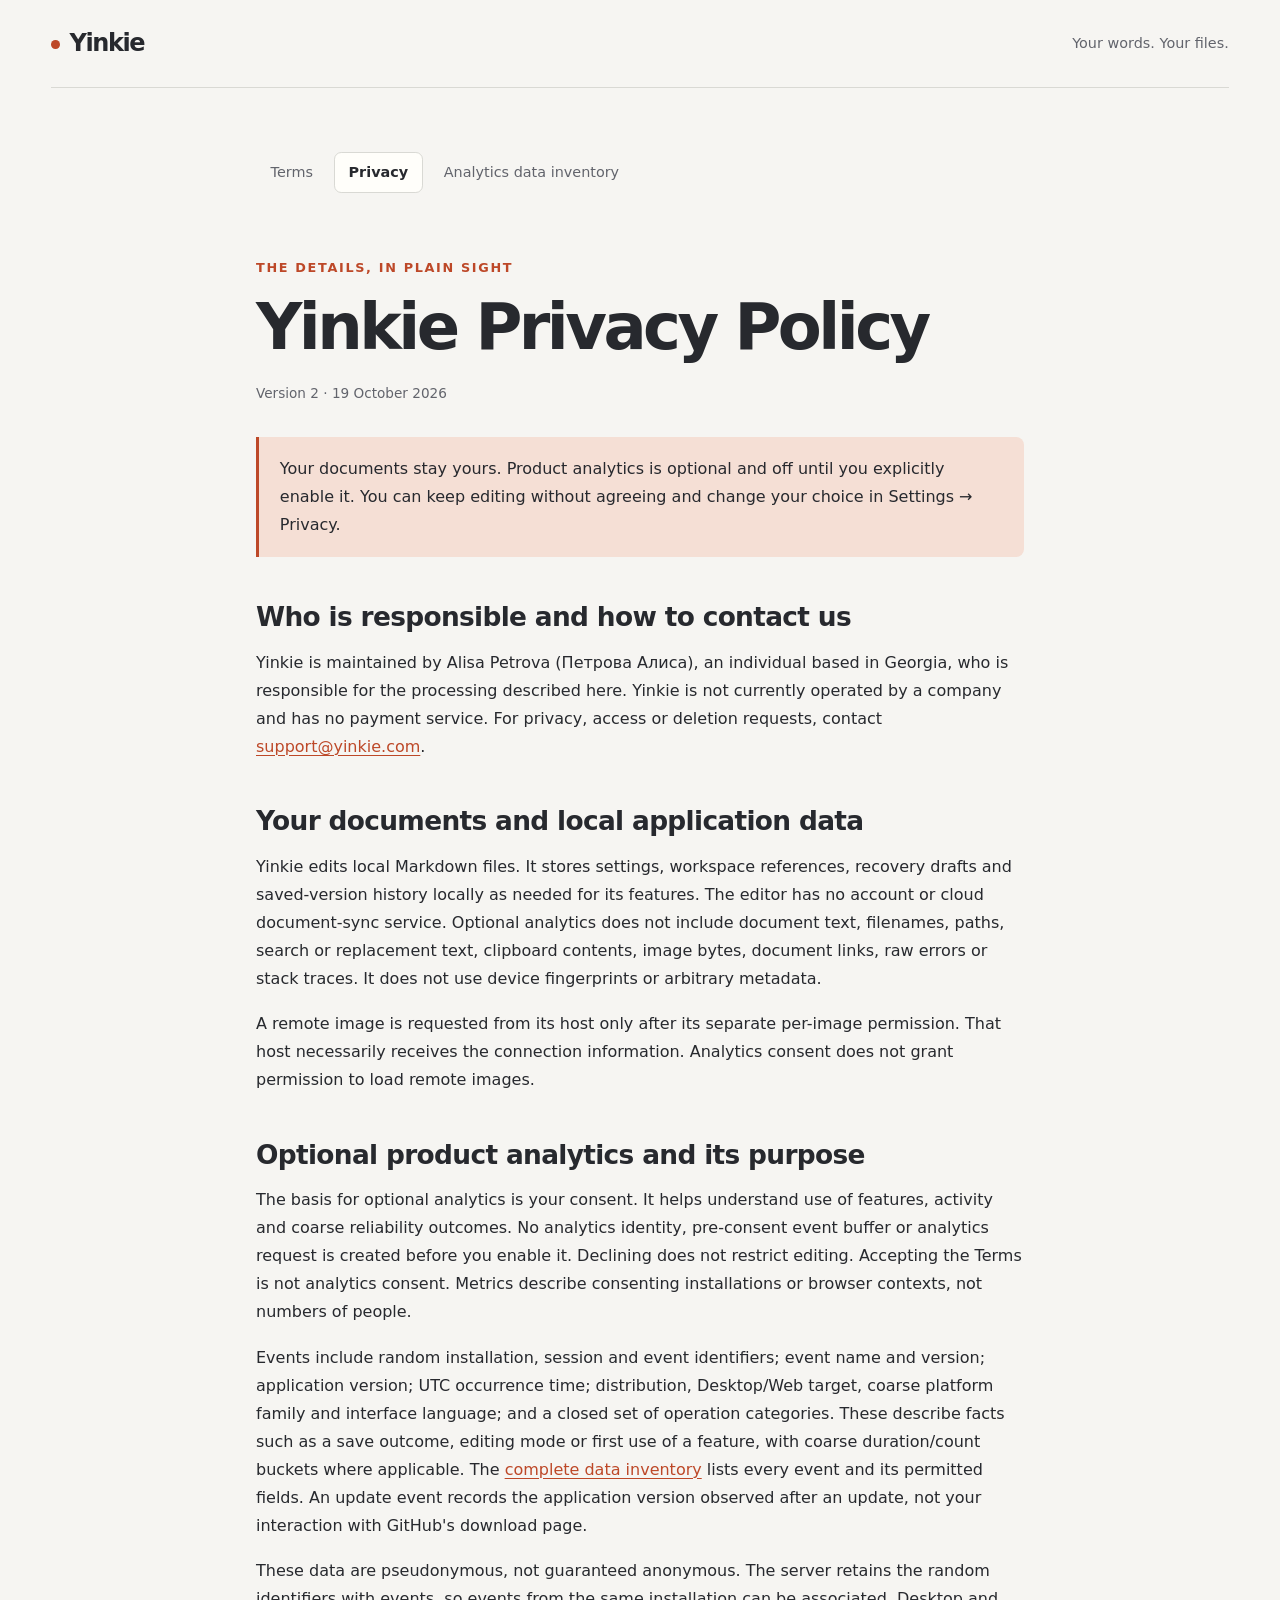
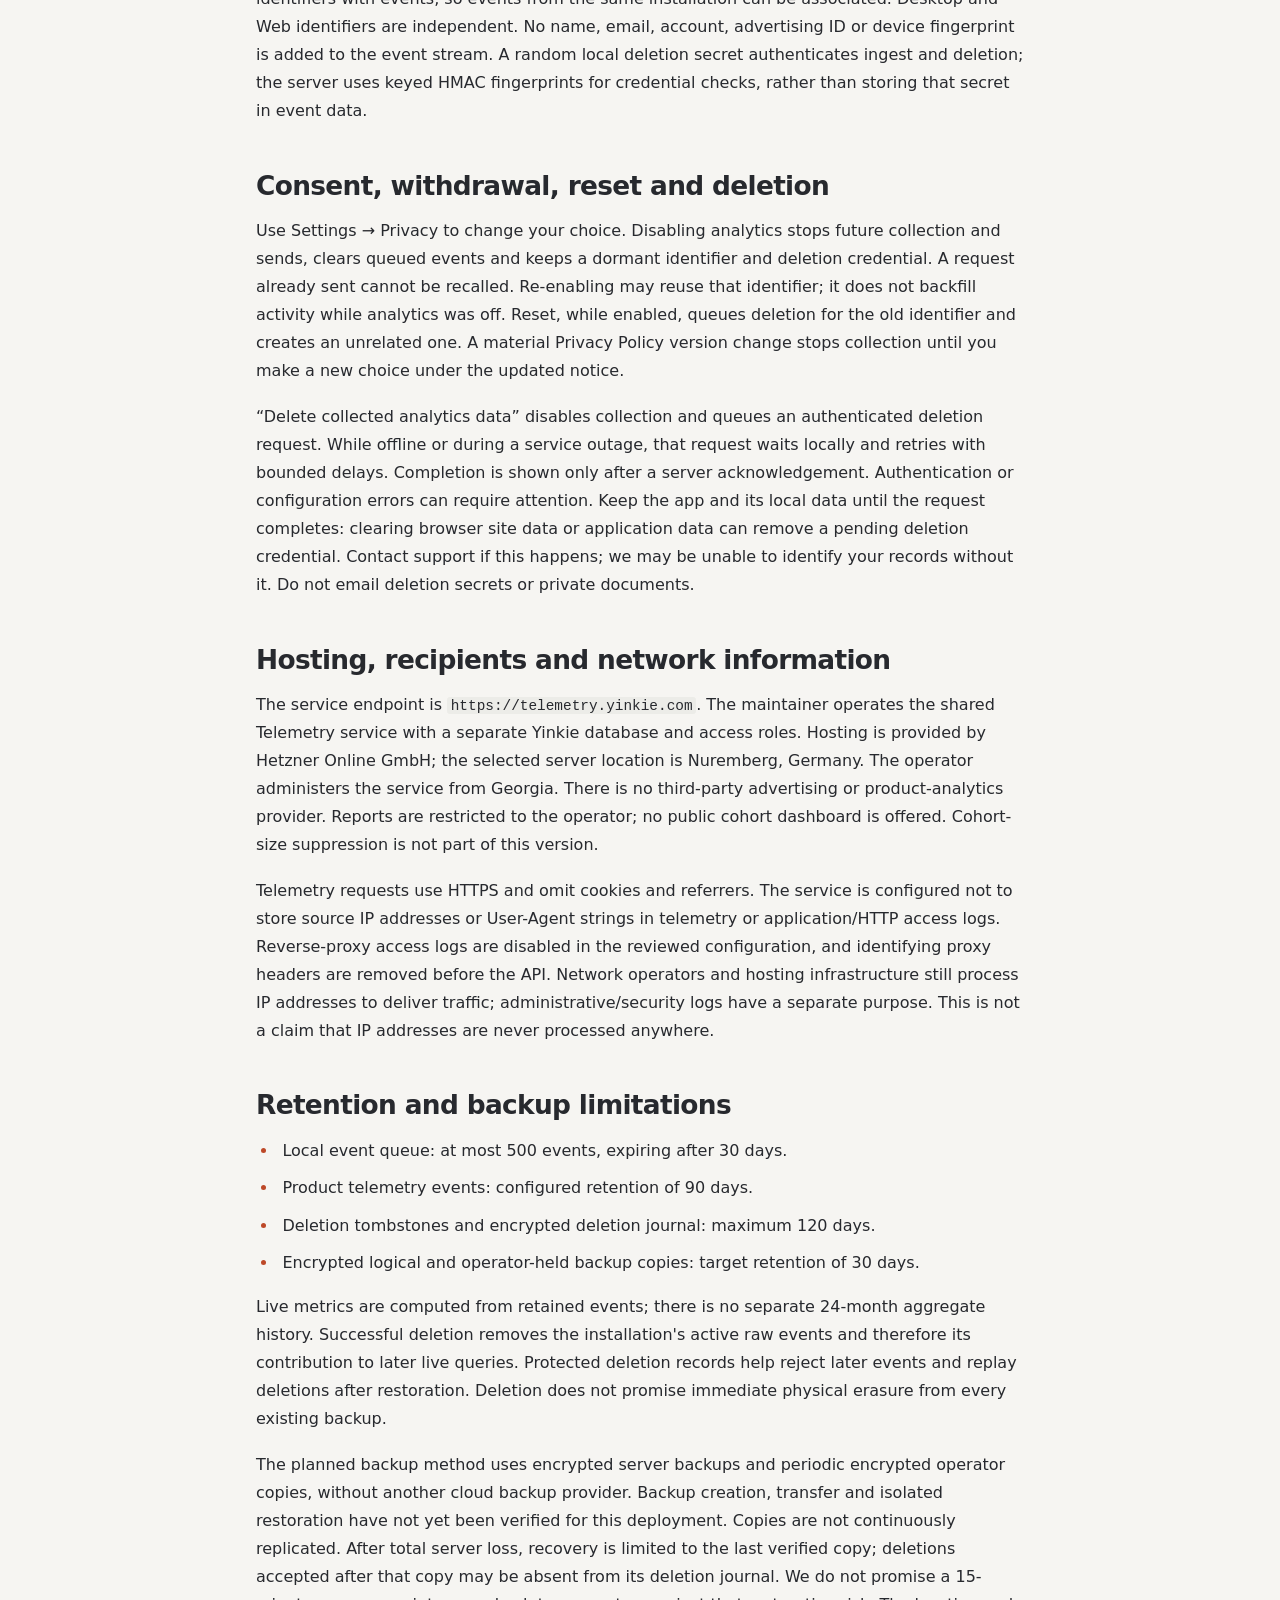
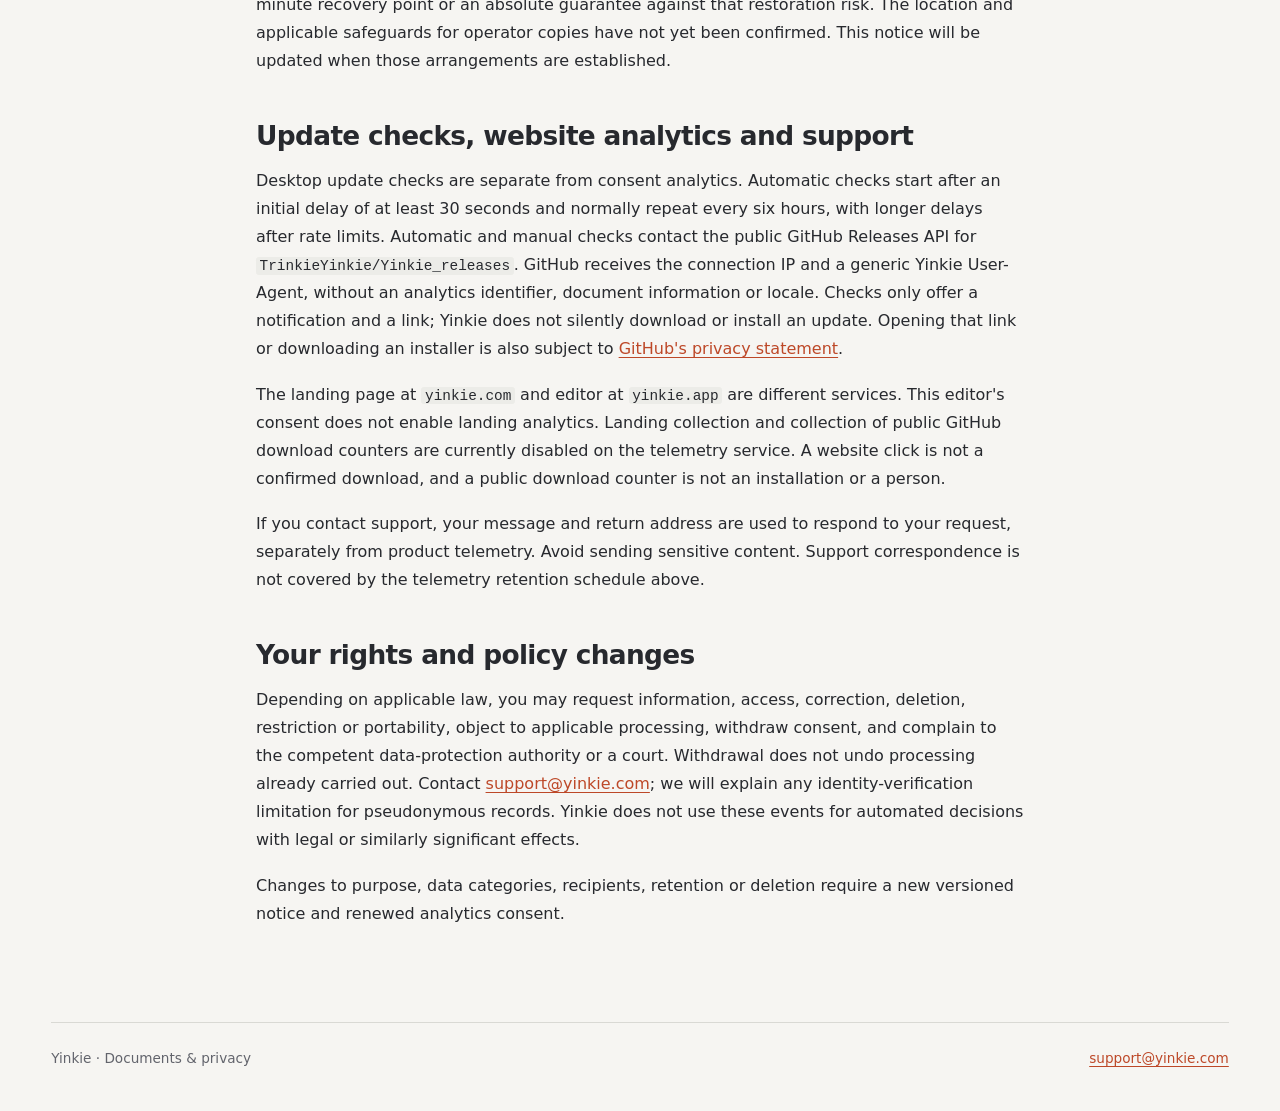
==== legal/privacy-v2.html @ efdd0081 "Landing: Include versioned release documents" ====
<!doctype html>
<html lang="en">
	<head>
		<meta charset="UTF-8" />
		<meta name="viewport" content="width=device-width, initial-scale=1.0" />
		<meta name="referrer" content="no-referrer" />
		<title>Yinkie Privacy Policy — version 2</title>
		<link rel="canonical" href="https://yinkie.com/legal/privacy-v2.html" />
		<link rel="stylesheet" href="./legal.css" />
	</head>
	<body>
		<header class="site-header">
			<a class="brand" href="https://yinkie.com/" aria-label="Yinkie home">Yinkie</a
			><span>Your words. Your files.</span>
		</header>
		<main>
			<nav aria-label="Legal documents">
				<a href="./terms-v2.html">Terms</a>
				<a href="./privacy-v2.html" aria-current="page">Privacy</a>
				<a href="./telemetry-data-v2.html">Analytics data inventory</a>
			</nav>
			<p class="eyebrow">The details, in plain sight</p>
			<h1>Yinkie Privacy Policy</h1>
			<p class="document-meta"><strong>Version 2 · 19 October 2026</strong></p>
			<div class="notice">
				Your documents stay yours. Product analytics is optional and off until you
				explicitly enable it. You can keep editing without agreeing and change your choice
				in Settings → Privacy.
			</div>

			<h2>Who is responsible and how to contact us</h2>
			<p>
				Yinkie is maintained by Alisa Petrova (Петрова Алиса), an individual based in
				Georgia, who is responsible for the processing described here. Yinkie is not
				currently operated by a company and has no payment service. For privacy, access or
				deletion requests, contact
				<a href="mailto:support@yinkie.com">support@yinkie.com</a>.
			</p>

			<h2>Your documents and local application data</h2>
			<p>
				Yinkie edits local Markdown files. It stores settings, workspace references,
				recovery drafts and saved-version history locally as needed for its features. The
				editor has no account or cloud document-sync service. Optional analytics does not
				include document text, filenames, paths, search or replacement text, clipboard
				contents, image bytes, document links, raw errors or stack traces. It does not use
				device fingerprints or arbitrary metadata.
			</p>
			<p>
				A remote image is requested from its host only after its separate per-image
				permission. That host necessarily receives the connection information. Analytics
				consent does not grant permission to load remote images.
			</p>

			<h2>Optional product analytics and its purpose</h2>
			<p>
				The basis for optional analytics is your consent. It helps understand use of
				features, activity and coarse reliability outcomes. No analytics identity,
				pre-consent event buffer or analytics request is created before you enable it.
				Declining does not restrict editing. Accepting the Terms is not analytics consent.
				Metrics describe consenting installations or browser contexts, not numbers of
				people.
			</p>
			<p>
				Events include random installation, session and event identifiers; event name and
				version; application version; UTC occurrence time; distribution, Desktop/Web target,
				coarse platform family and interface language; and a closed set of operation
				categories. These describe facts such as a save outcome, editing mode or first use
				of a feature, with coarse duration/count buckets where applicable. The
				<a href="./telemetry-data-v2.html">complete data inventory</a> lists every event and
				its permitted fields. An update event records the application version observed after
				an update, not your interaction with GitHub's download page.
			</p>
			<p>
				These data are pseudonymous, not guaranteed anonymous. The server retains the random
				identifiers with events, so events from the same installation can be associated.
				Desktop and Web identifiers are independent. No name, email, account, advertising ID
				or device fingerprint is added to the event stream. A random local deletion secret
				authenticates ingest and deletion; the server uses keyed HMAC fingerprints for
				credential checks, rather than storing that secret in event data.
			</p>

			<h2>Consent, withdrawal, reset and deletion</h2>
			<p>
				Use Settings → Privacy to change your choice. Disabling analytics stops future
				collection and sends, clears queued events and keeps a dormant identifier and
				deletion credential. A request already sent cannot be recalled. Re-enabling may
				reuse that identifier; it does not backfill activity while analytics was off. Reset,
				while enabled, queues deletion for the old identifier and creates an unrelated one.
				A material Privacy Policy version change stops collection until you make a new
				choice under the updated notice.
			</p>
			<p>
				“Delete collected analytics data” disables collection and queues an authenticated
				deletion request. While offline or during a service outage, that request waits
				locally and retries with bounded delays. Completion is shown only after a server
				acknowledgement. Authentication or configuration errors can require attention. Keep
				the app and its local data until the request completes: clearing browser site data
				or application data can remove a pending deletion credential. Contact support if
				this happens; we may be unable to identify your records without it. Do not email
				deletion secrets or private documents.
			</p>

			<h2>Hosting, recipients and network information</h2>
			<p>
				The service endpoint is <code>https://telemetry.yinkie.com</code>. The maintainer
				operates the shared Telemetry service with a separate Yinkie database and access
				roles. Hosting is provided by Hetzner Online GmbH; the selected server location is
				Nuremberg, Germany. The operator administers the service from Georgia. There is no
				third-party advertising or product-analytics provider. Reports are restricted to the
				operator; no public cohort dashboard is offered. Cohort-size suppression is not part
				of this version.
			</p>
			<p>
				Telemetry requests use HTTPS and omit cookies and referrers. The service is
				configured not to store source IP addresses or User-Agent strings in telemetry or
				application/HTTP access logs. Reverse-proxy access logs are disabled in the reviewed
				configuration, and identifying proxy headers are removed before the API. Network
				operators and hosting infrastructure still process IP addresses to deliver traffic;
				administrative/security logs have a separate purpose. This is not a claim that IP
				addresses are never processed anywhere.
			</p>

			<h2>Retention and backup limitations</h2>
			<ul>
				<li>Local event queue: at most 500 events, expiring after 30 days.</li>
				<li>Product telemetry events: configured retention of 90 days.</li>
				<li>Deletion tombstones and encrypted deletion journal: maximum 120 days.</li>
				<li>
					Encrypted logical and operator-held backup copies: target retention of 30 days.
				</li>
			</ul>
			<p>
				Live metrics are computed from retained events; there is no separate 24-month
				aggregate history. Successful deletion removes the installation's active raw events
				and therefore its contribution to later live queries. Protected deletion records
				help reject later events and replay deletions after restoration. Deletion does not
				promise immediate physical erasure from every existing backup.
			</p>
			<p>
				The planned backup method uses encrypted server backups and periodic encrypted
				operator copies, without another cloud backup provider. Backup creation, transfer
				and isolated restoration have not yet been verified for this deployment. Copies are
				not continuously replicated. After total server loss, recovery is limited to the
				last verified copy; deletions accepted after that copy may be absent from its
				deletion journal. We do not promise a 15-minute recovery point or an absolute
				guarantee against that restoration risk. The location and applicable safeguards for
				operator copies have not yet been confirmed. This notice will be updated when those
				arrangements are established.
			</p>

			<h2>Update checks, website analytics and support</h2>
			<p>
				Desktop update checks are separate from consent analytics. Automatic checks start
				after an initial delay of at least 30 seconds and normally repeat every six hours,
				with longer delays after rate limits. Automatic and manual checks contact the public
				GitHub Releases API for
				<code>TrinkieYinkie/Yinkie_releases</code>. GitHub receives the connection IP and a
				generic Yinkie User-Agent, without an analytics identifier, document information or
				locale. Checks only offer a notification and a link; Yinkie does not silently
				download or install an update. Opening that link or downloading an installer is also
				subject to
				<a
					href="https://docs.github.com/en/site-policy/privacy-policies/github-general-privacy-statement"
					>GitHub's privacy statement</a
				>.
			</p>
			<p>
				The landing page at <code>yinkie.com</code> and editor at <code>yinkie.app</code>
				are different services. This editor's consent does not enable landing analytics.
				Landing collection and collection of public GitHub download counters are currently
				disabled on the telemetry service. A website click is not a confirmed download, and
				a public download counter is not an installation or a person.
			</p>
			<p>
				If you contact support, your message and return address are used to respond to your
				request, separately from product telemetry. Avoid sending sensitive content. Support
				correspondence is not covered by the telemetry retention schedule above.
			</p>

			<h2>Your rights and policy changes</h2>
			<p>
				Depending on applicable law, you may request information, access, correction,
				deletion, restriction or portability, object to applicable processing, withdraw
				consent, and complain to the competent data-protection authority or a court.
				Withdrawal does not undo processing already carried out. Contact
				<a href="mailto:support@yinkie.com">support@yinkie.com</a>; we will explain any
				identity-verification limitation for pseudonymous records. Yinkie does not use these
				events for automated decisions with legal or similarly significant effects.
			</p>
			<p>
				Changes to purpose, data categories, recipients, retention or deletion require a new
				versioned notice and renewed analytics consent.
			</p>
		</main>
		<footer class="site-footer">
			<p>Yinkie · Documents &amp; privacy</p>
			<a href="mailto:support@yinkie.com">support@yinkie.com</a>
		</footer>
	</body>
</html>
---- legal/legal.css ----
:root {
	color-scheme: light dark;
	--page: #f6f5f2;
	--surface: #fffefa;
	--soft: #ecece8;
	--ink: #27292e;
	--muted: #62646c;
	--line: #d9d9d4;
	--accent: #bd4828;
	--accent-hover: #9e361e;
	--accent-soft: #f5dfd5;
	--focus: #a63620;
	--scroll-track: #e6e5e0;
	--scroll-thumb: #97938d;
	--scroll-hover: #746e67;
	--scroll-active: #bd4828;
	--scroll-corner: #e6e5e0;
	font-family: 'Segoe UI', Inter, system-ui, sans-serif;
	line-height: 1.75;
	background: var(--page);
	color: var(--ink);
}
@media (prefers-color-scheme: dark) {
	:root {
		--page: #191a1e;
		--surface: #222429;
		--soft: #202227;
		--ink: #f1f1ec;
		--muted: #b7b9c1;
		--line: #3d3f45;
		--accent: #f1906e;
		--accent-hover: #ffac8c;
		--accent-soft: #3e2b25;
		--focus: #ffac8c;
		--scroll-track: #202227;
		--scroll-thumb: #74767e;
		--scroll-hover: #979aa3;
		--scroll-active: #f1906e;
		--scroll-corner: #202227;
	}
}
* {
	box-sizing: border-box;
	scrollbar-width: thin;
	scrollbar-color: var(--scroll-thumb) var(--scroll-track);
}
::-webkit-scrollbar {
	width: 0.65rem;
	height: 0.65rem;
}
::-webkit-scrollbar-track {
	background: var(--scroll-track);
}
::-webkit-scrollbar-thumb {
	background: var(--scroll-thumb);
	border: 0.15rem solid var(--scroll-track);
	border-radius: 1rem;
}
::-webkit-scrollbar-thumb:hover {
	background: var(--scroll-hover);
}
::-webkit-scrollbar-thumb:active {
	background: var(--scroll-active);
}
::-webkit-scrollbar-corner {
	background: var(--scroll-corner);
}
body {
	margin: 0;
}
::selection {
	color: var(--ink);
	background: var(--accent-soft);
}
a {
	color: var(--accent);
	text-underline-offset: 0.2em;
	text-decoration-thickness: 0.07em;
}
a:hover {
	color: var(--accent-hover);
}
:focus-visible {
	outline: 0.15rem solid var(--focus);
	outline-offset: 0.25rem;
	border-radius: 0.2rem;
}
.site-header,
.site-footer {
	width: min(76rem, calc(100% - 2 * clamp(1.25rem, 4vw, 3.5rem)));
	margin-inline: auto;
	display: flex;
	align-items: center;
	justify-content: space-between;
	flex-wrap: wrap;
	gap: 1rem;
}
.site-header {
	padding-block: 1.4rem;
	border-bottom: 1px solid var(--line);
}
.brand {
	color: var(--ink);
	font-size: 1.5rem;
	font-weight: 750;
	letter-spacing: -0.06em;
	text-decoration: none;
}
.brand::before {
	content: '';
	display: inline-block;
	width: 0.55rem;
	height: 0.55rem;
	border-radius: 50%;
	margin-inline-end: 0.6rem;
	background: var(--accent);
	vertical-align: middle;
}
.site-header > span {
	color: var(--muted);
	font-size: 0.9rem;
}
main {
	width: min(48rem, calc(100% - 2 * clamp(1.25rem, 4vw, 3.5rem)));
	margin: 0 auto;
	padding-block: clamp(2rem, 5vw, 4rem) clamp(3rem, 6vw, 6rem);
	overflow-wrap: anywhere;
}
main.inventory {
	width: min(68rem, calc(100% - 2 * clamp(1.25rem, 4vw, 3.5rem)));
}
.inventory > p,
.inventory > ul {
	max-width: 74ch;
}
nav {
	display: flex;
	flex-wrap: wrap;
	gap: 0.4rem;
	margin-bottom: clamp(2.25rem, 5vw, 4rem);
	font-size: 0.9rem;
}
nav a {
	padding: 0.45rem 0.85rem;
	border: 1px solid transparent;
	border-radius: 0.45rem;
	text-decoration: none;
	color: var(--muted);
}
nav a:hover {
	background: var(--soft);
	color: var(--ink);
}
nav a[aria-current='page'] {
	color: var(--ink);
	background: var(--surface);
	border-color: var(--line);
	font-weight: 650;
}
.eyebrow {
	margin: 0 0 0.65rem;
	color: var(--accent);
	font-size: 0.8rem;
	font-weight: 700;
	letter-spacing: 0.13em;
	text-transform: uppercase;
}
h1,
h2,
h3 {
	text-wrap: balance;
	line-height: 1.18;
	color: var(--ink);
}
h1 {
	font-size: clamp(2.4rem, 6vw, 4rem);
	letter-spacing: -0.055em;
	font-weight: 650;
	margin: 0 0 1rem;
}
h2 {
	font-size: clamp(1.35rem, 3vw, 1.65rem);
	letter-spacing: -0.025em;
	font-weight: 650;
	margin: 2.8rem 0 1rem;
}
h3 {
	font-size: 1.15rem;
	margin-top: 2rem;
}
p {
	margin-block: 0 1.1rem;
}
.document-meta {
	font-size: 0.85rem;
	color: var(--muted);
	margin-bottom: 2rem;
}
.document-meta strong {
	font-weight: 500;
}
.notice {
	padding: 1.1rem 1.3rem;
	background: var(--accent-soft);
	border-inline-start: 0.2rem solid var(--accent);
	border-radius: 0 0.5rem 0.5rem 0;
	margin-block: 1.75rem 2.5rem;
}
ul,
ol {
	padding-inline-start: 1.4rem;
}
li {
	padding-inline-start: 0.25rem;
	margin-bottom: 0.6rem;
}
li::marker {
	color: var(--accent);
}
code {
	font-family: 'Cascadia Code', ui-monospace, monospace;
	font-size: 0.9em;
	background: var(--soft);
	border-radius: 0.2rem;
	padding: 0.05em 0.25em;
}
.table-scroll {
	overflow: auto;
	border: 1px solid var(--line);
	border-radius: 0.6rem;
	background: var(--surface);
}
table {
	width: 100%;
	border-collapse: collapse;
	font-size: 0.9rem;
	line-height: 1.55;
}
.table-scroll table {
	min-width: 38rem;
}
th,
td {
	padding: 1rem;
	text-align: start;
	vertical-align: top;
	border-bottom: 1px solid var(--line);
}
th {
	color: var(--muted);
	font-weight: 650;
	background: var(--soft);
}
tbody tr:last-child td {
	border-bottom: 0;
}

.table-scroll td:first-child code {
	white-space: nowrap;
}
.table-hint {
	font-size: 0.85rem;
	color: var(--muted);
	margin-top: 0.7rem;
}
.site-footer {
	border-top: 1px solid var(--line);
	padding-block: 1.5rem 2.5rem;
	color: var(--muted);
	font-size: 0.85rem;
}
.site-footer p {
	margin: 0;
}
@media (forced-colors: active) {
	:root {
		--page: Canvas;
		--surface: Canvas;
		--soft: Canvas;
		--ink: CanvasText;
		--muted: CanvasText;
		--line: CanvasText;
		--accent: LinkText;
		--accent-hover: LinkText;
		--accent-soft: Canvas;
		--focus: Highlight;
		--scroll-thumb: ButtonText;
		--scroll-track: Canvas;
		--scroll-hover: Highlight;
		--scroll-active: Highlight;
		--scroll-corner: Canvas;
	}
	nav a[aria-current='page'],
	.notice {
		border: 1px solid CanvasText;
	}
}
@media print {
	:root {
		color-scheme: light;
		--page: white;
		--surface: white;
		--soft: #ecece8;
		--ink: black;
		--muted: black;
		--line: #d9d9d4;
		--accent-soft: #f5dfd5;
	}
	main,
	main.inventory {
		width: 100%;
		padding: 0;
	}
	nav,
	.site-header,
	.site-footer,
	.table-hint {
		display: none;
	}
	h2,
	h3 {
		break-after: avoid;
	}
	.table-scroll {
		overflow: visible;
	}
	.table-scroll table {
		min-width: 0;
	}
	a {
		color: inherit;
	}
}
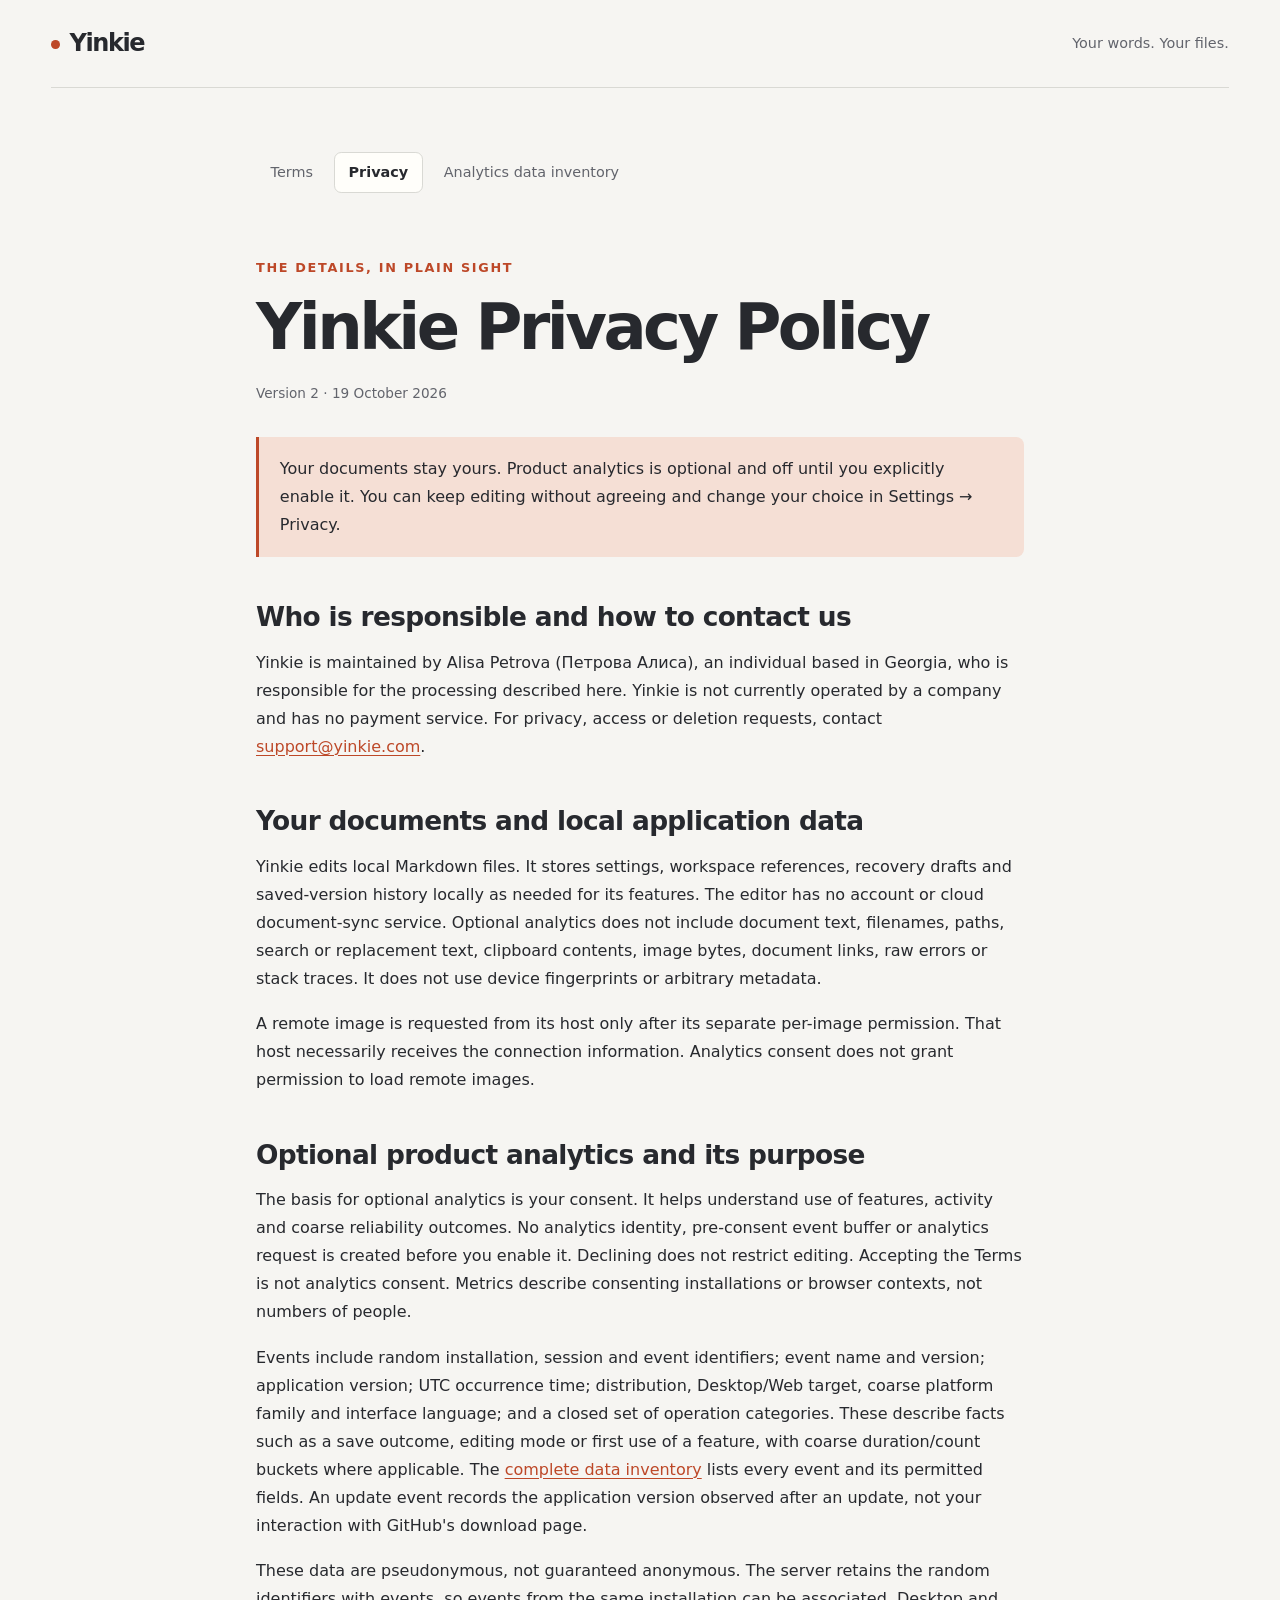
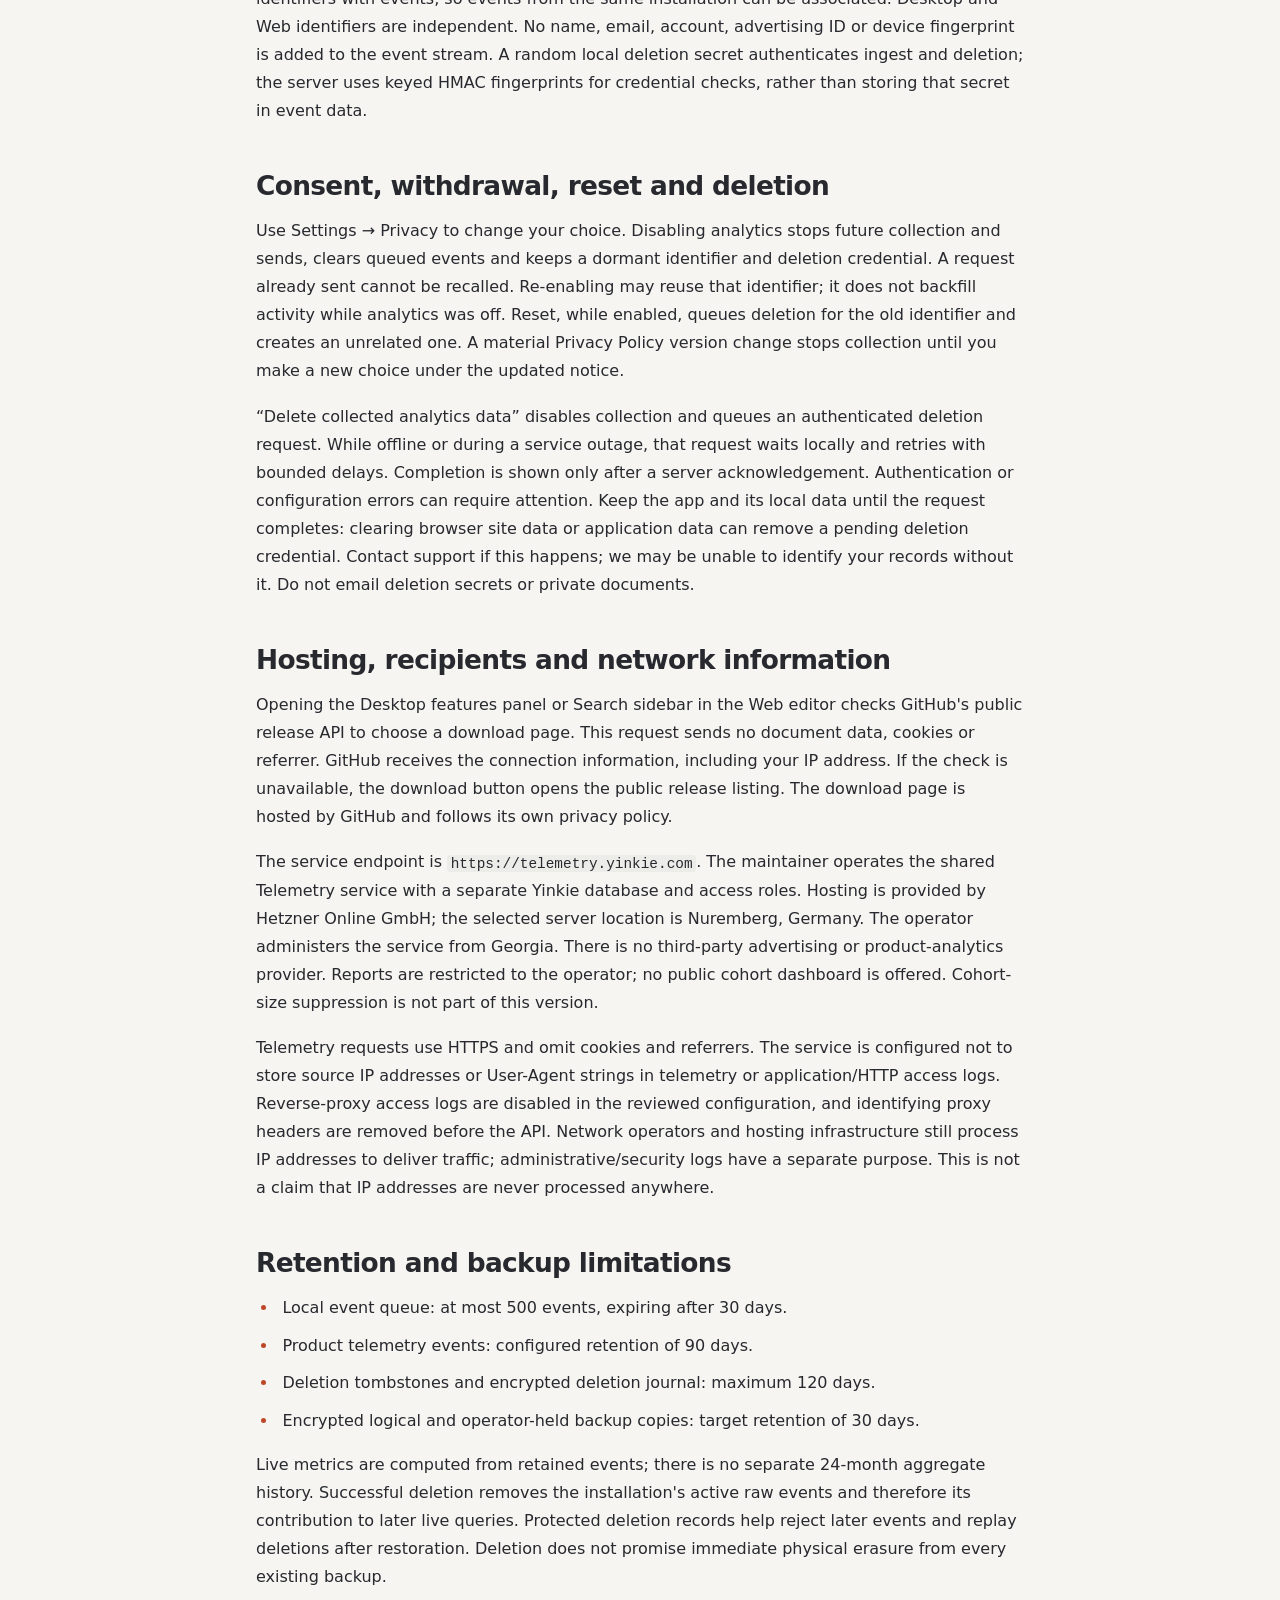
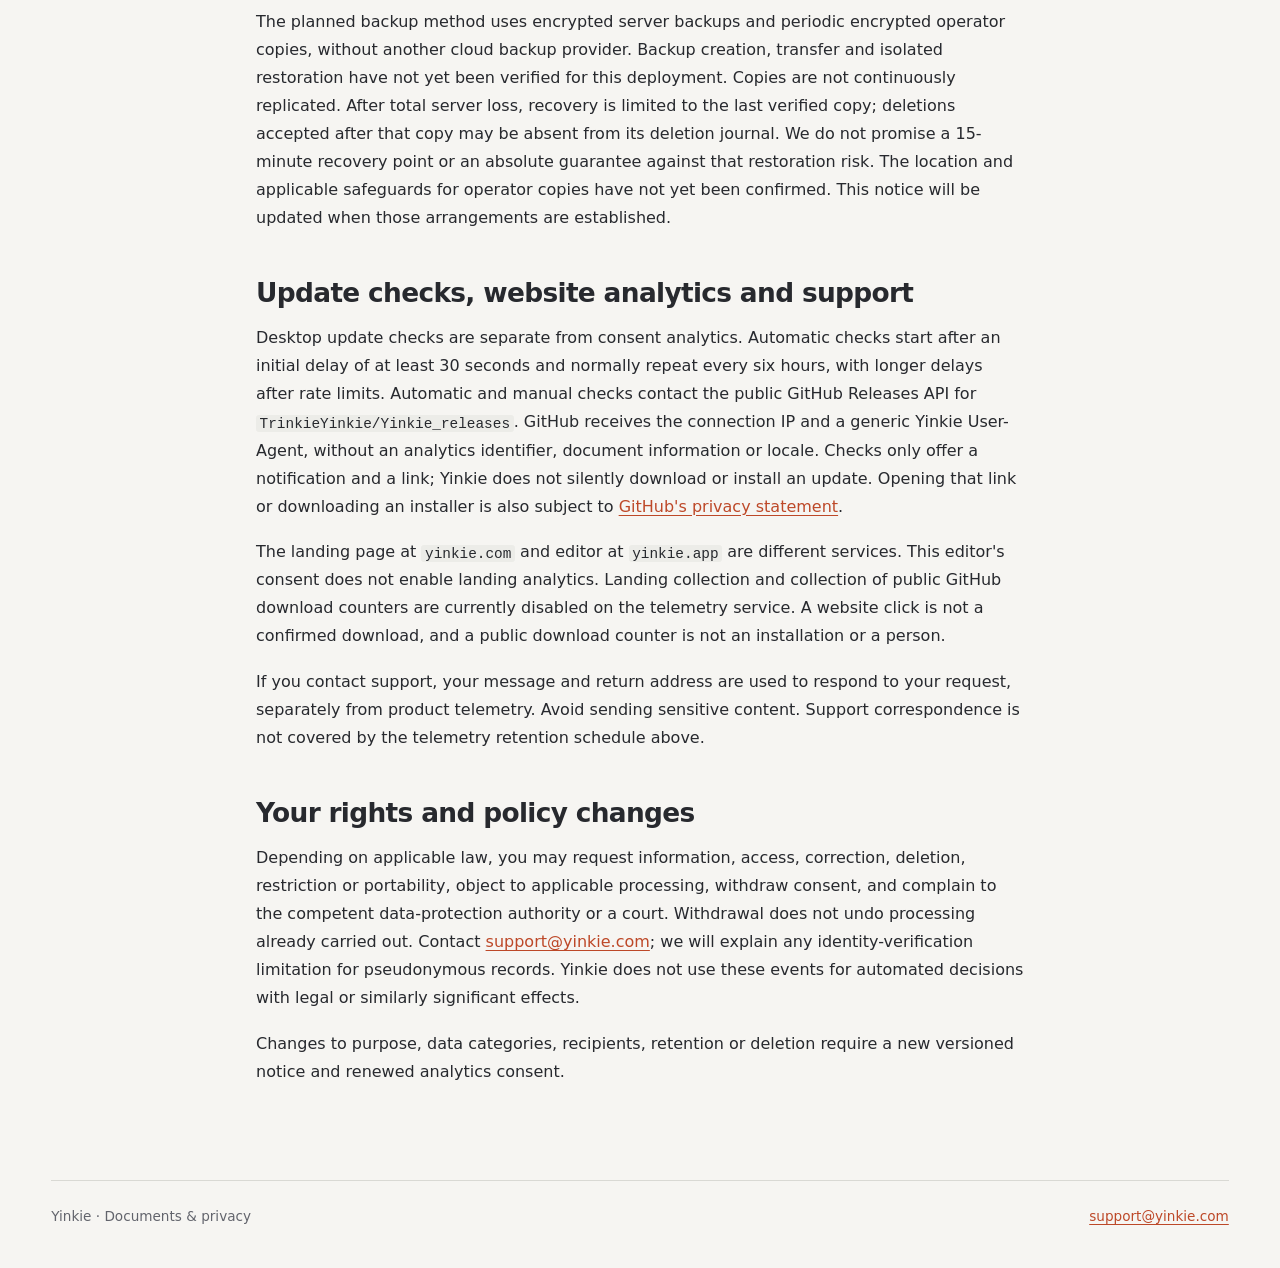
==== commit ad5db8f4: "Privacy: Disclose GitHub release lookup" ====
--- a/legal/privacy-v2.html
+++ b/legal/privacy-v2.html
@@ -15,7 +15,7 @@
 		</header>
 		<main>
 			<nav aria-label="Legal documents">
-				<a href="./terms-v2.html">Terms</a>
+				<a href="./terms-v3.html">Terms</a>
 				<a href="./privacy-v2.html" aria-current="page">Privacy</a>
 				<a href="./telemetry-data-v2.html">Analytics data inventory</a>
 			</nav>
@@ -102,6 +102,14 @@
 			</p>
 
 			<h2>Hosting, recipients and network information</h2>
+			<p>
+				Opening the Desktop features panel or Search sidebar in the Web editor checks
+				GitHub's public release API to choose a download page. This request sends no
+				document data, cookies or referrer. GitHub receives the connection information,
+				including your IP address. If the check is unavailable, the download button opens
+				the public release listing. The download page is hosted by GitHub and follows its
+				own privacy policy.
+			</p>
 			<p>
 				The service endpoint is <code>https://telemetry.yinkie.com</code>. The maintainer
 				operates the shared Telemetry service with a separate Yinkie database and access
